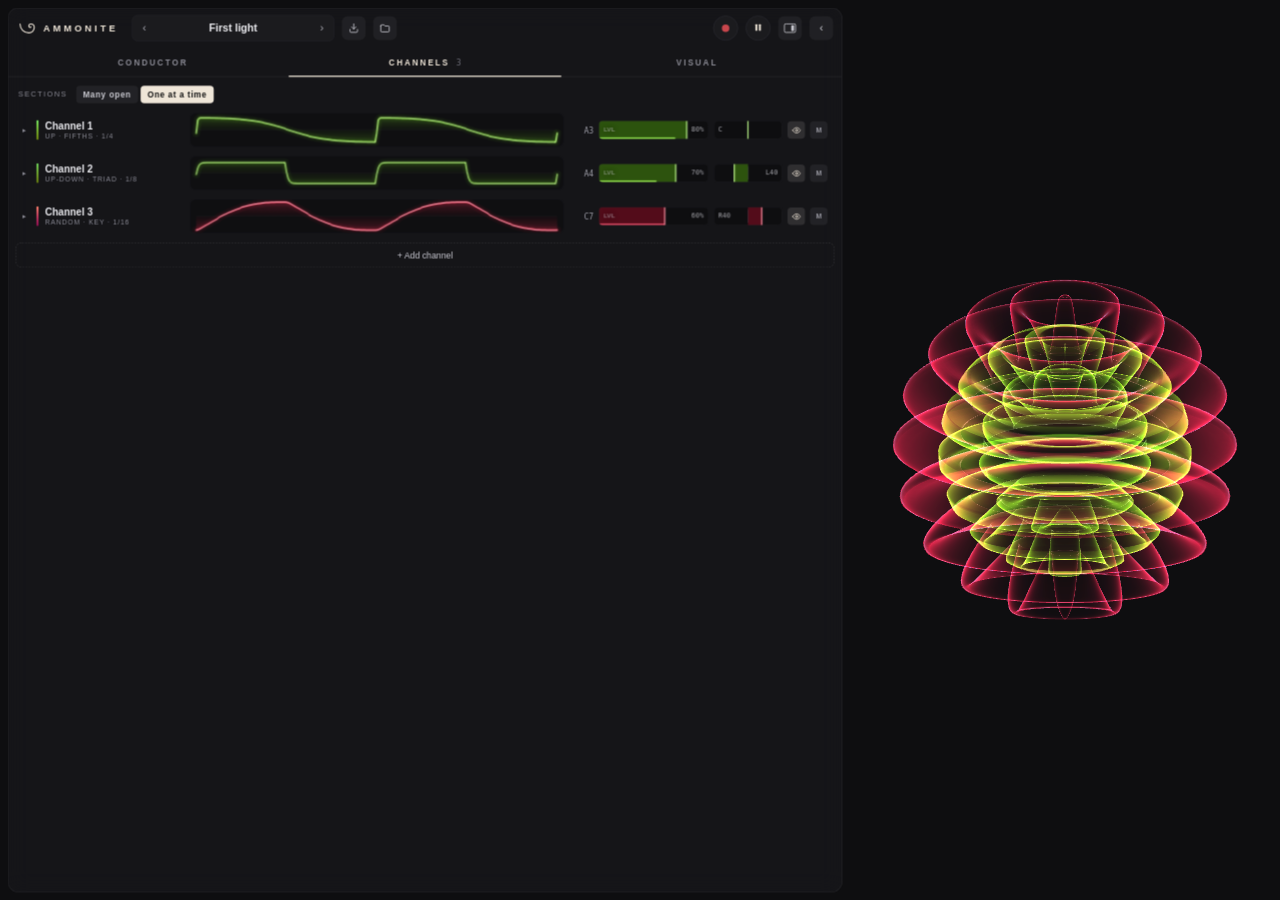
==== web/dev.html @ 25a583b8 "Ammonite Mini: snapshot of the desktop engine, web UI and engine tests From ammonite, branch desktop" ====
<!DOCTYPE html>
<html lang="en">
<head>
<meta charset="utf-8">
<title>Ammonite Desktop (dev)</title>
<link rel="stylesheet" href="app.css">
</head>
<body>
<!-- index.html plus fake-engine.js: the page in a plain browser, no engine. Keep in step with index.html. -->
<canvas id="stage"></canvas>
<div id="ui">
  <aside id="panel"></aside>
</div>
<div id="stats"></div>
<div id="fail"></div>
<script src="fake-engine.js"></script>
<script src="knobs.js"></script>
<script src="shells.js"></script>
<script src="app.js"></script>
</body>
</html>
---- web/app.css ----
/* Ammonite Desktop: the stage and one panel of glass docked on the left or
   the right (app.js). The layout is 1440 high and as wide as the window,
   scaled to it by a transform on #ui; the stage canvas fills the window and
   centres in the room the panel leaves. Neutral greys; only sound glows. */
html, body { margin: 0; width: 100%; height: 100%; background: #0e0e10; overflow: hidden;
             font-family: "Barlow Semi Condensed", "Segoe UI", sans-serif; color: #ececf0;
             user-select: none; -webkit-user-select: none; }
button { font-family: inherit; cursor: pointer; }
canvas { display: block; }
select { font-family: inherit; }
#stage { position: absolute; left: 0; top: 0; width: 100%; height: 100%; cursor: grab; touch-action: none; }
#stage.grab { cursor: grabbing; } /* orbiting the camera */
#ui { position: absolute; left: 0; top: 0; width: 3440px; height: 1440px; transform-origin: 0 0; pointer-events: none; }
#ui > * { pointer-events: auto; }
.grow { flex-grow: 1; }
.lab { font-size: 12px; letter-spacing: 0.18em; color: #8a8a94; }
.lab.w64 { width: 64px; flex-shrink: 0; }
.row { display: flex; gap: 6px; align-items: flex-start; }
.row.center { align-items: center; }
.row.between { justify-content: space-between; }

/* ---- the panel */
.glass { position: absolute; box-sizing: border-box; border-radius: 18px; background: rgba(24,24,27,0.78);
         backdrop-filter: blur(18px); -webkit-backdrop-filter: blur(18px); border: 1px solid rgba(255,255,255,0.07); overflow: hidden;
         display: flex; flex-direction: column; }
#panel { top: 12px; bottom: 12px; width: 1336px; }
#panel.dock-left { left: 12px; }
#panel.dock-right { right: 12px; }
#panel.rail { width: 64px; align-items: center; gap: 10px; padding: 12px 0; }

.ptop { height: 64px; flex-shrink: 0; display: flex; align-items: center; gap: 12px; padding: 0 14px 0 18px; }
.ptop .brand { font-size: 15px; font-weight: 600; letter-spacing: 0.32em; color: #efe6d8; margin-right: 10px; }
.preset { display: flex; align-items: center; gap: 2px; height: 40px; padding: 0 4px; border-radius: 9px; background: #1b1b1e; border: 1px solid #26262b; }
.preset button { width: 30px; height: 30px; border: 0; border-radius: 6px; background: transparent; color: #a4a4ad; font-size: 18px; }
.preset button:hover { background: rgba(255,255,255,0.06); color: #ececf0; }
.preset .name { width: 250px; text-align: center; font-size: 17px; font-weight: 600; white-space: nowrap; overflow: hidden; text-overflow: ellipsis; }
.playbtn { width: 40px; height: 40px; flex-shrink: 0; border-radius: 50%; border: 1px solid #2c2c32; background: #1b1b1e; color: #efe6d8;
           display: flex; align-items: center; justify-content: center; padding: 0; }
.playbtn:hover { background: #26262b; }
.iconbtn { width: 28px; height: 28px; flex-shrink: 0; border-radius: 6px; border: 0; background: rgba(255,255,255,0.05); color: #c9c9d1; padding: 0; font-size: 14px;
           display: flex; align-items: center; justify-content: center; }
.iconbtn.lg { width: 38px; height: 38px; border-radius: 9px; font-size: 18px; }
.iconbtn:hover { background: rgba(255,255,255,0.1); color: #efe6d8; }
/* record: a red dot; while recording it pulses and the time runs beside it */
.recbtn { height: 40px; min-width: 40px; flex-shrink: 0; box-sizing: border-box; border-radius: 20px; border: 1px solid #2c2c32; background: #1b1b1e;
          color: #efe6d8; display: flex; align-items: center; justify-content: center; gap: 9px; padding: 0 13px; }
.recbtn:hover { background: #26262b; }
.recbtn .rdot { width: 12px; height: 12px; border-radius: 50%; background: #c8464c; flex-shrink: 0; }
.recbtn .rtime { display: none; font: 600 15px Consolas, "Cascadia Mono", monospace; min-width: 38px; text-align: left; }
.recbtn.on { border-color: rgba(232,78,84,0.65); background: rgba(232,78,84,0.13); }
.recbtn.on .rdot { background: #ff5a60; animation: recpulse 1.2s ease-in-out infinite; }
.recbtn.on .rtime { display: inline; }
#panel.rail .recbtn.on .rtime { display: none; }
@keyframes recpulse { 0%, 100% { opacity: 1; box-shadow: 0 0 0 0 rgba(255,90,96,0.55); } 50% { opacity: 0.5; box-shadow: 0 0 12px 4px rgba(255,90,96,0.45); } }
/* a line of news at the bottom of the stage (saved, opened, recorded) */
#toast { position: absolute; bottom: 32px; transform: translateX(-50%); max-width: 1500px; box-sizing: border-box; padding: 12px 20px; border-radius: 12px;
         background: rgba(24,24,27,0.9); border: 1px solid rgba(255,255,255,0.1); color: #ececf0; font-size: 17px; white-space: nowrap;
         overflow: hidden; text-overflow: ellipsis; opacity: 0; transition: opacity 0.35s; pointer-events: none !important; }
#toast.show { opacity: 1; }

.tabs { display: flex; flex-shrink: 0; padding: 0 14px; border-bottom: 1px solid rgba(255,255,255,0.07); }
.tab { flex: 1 1 0; height: 46px; border: 0; border-bottom: 2px solid transparent; margin-bottom: -1px; background: none; color: #8a8a94;
       font-size: 13px; font-weight: 600; letter-spacing: 0.24em; }
.tab b { font-family: "JetBrains Mono", Consolas, monospace; font-weight: 400; letter-spacing: 0; color: #6c6c76; margin-left: 4px; }
.tab:hover { color: #c9c9d1; }
.tab[aria-selected="true"] { color: #efe6d8; border-bottom-color: #efe6d8; }
.pbody { flex-grow: 1; min-height: 0; overflow-y: auto; padding: 12px 12px 14px; }
.pbody::-webkit-scrollbar { width: 6px; }
.pbody::-webkit-scrollbar-thumb { background: rgba(255,255,255,0.12); border-radius: 3px; }

/* groups: the conductor's and the visual tab's blocks */
.group { border-radius: 14px; background: rgba(255,255,255,0.025); border: 1px solid rgba(255,255,255,0.05); padding: 12px 16px 14px; margin-bottom: 10px;
         display: flex; flex-direction: column; gap: 10px; }
.gtitle { display: flex; align-items: center; gap: 10px; font-size: 12px; font-weight: 600; letter-spacing: 0.24em; color: #a4a4ad; }
.empty { padding: 18px 8px; font-size: 14px; color: #7c7c86; }
.hint { font-size: 12px; color: #8a8a94; padding: 6px 2px 2px; }
.hint.flush { padding: 0 0 0 4px; }
.small { height: 30px; padding: 0 12px; border-radius: 7px; border: 1px solid #2c2c32; background: transparent; color: #8a8a94; font-size: 13px; flex-shrink: 0; }
.small[aria-pressed="true"] { border-color: rgba(239,230,216,0.45); color: #efe6d8; }
.seg { display: flex; gap: 2px; padding: 2px; border-radius: 9px; background: #1b1b1e; border: 1px solid #26262b; }
.seg button { height: 32px; padding: 0 16px; border: 0; border-radius: 7px; background: transparent; color: #a4a4ad;
              font-size: 13px; font-weight: 600; letter-spacing: 0.14em; }
.seg button[aria-pressed="true"] { background: #efe6d8; color: #141414; }

/* conductor */
.cgrid { display: grid; grid-template-columns: minmax(0, 1fr) minmax(0, 1fr); gap: 10px; align-items: start; }
.cgrid .group { margin-bottom: 0; }
.cgrid .group.wide { grid-column: 1 / -1; } /* SPACE, MASTER: a view beside six knobs */
.wheelrow { display: flex; gap: 22px; align-items: center; }
canvas.wheel { width: 380px; height: 380px; flex-shrink: 0; }
.keybox { display: flex; flex-direction: column; gap: 10px; flex-grow: 1; min-width: 0; }
.big { font-size: 34px; font-weight: 600; line-height: 1.05; }
.big.tempo { font-size: 40px; }
.keybox .chordnow { font-size: 16px; color: #c9c9d1; }
.keybox .chordnow b { color: #efe6d8; font-weight: 600; }
canvas.prog { width: 100%; height: 60px; }
.sel { background: #1b1b1e; color: #ececf0; border: 1px solid #2c2c32; border-radius: 6px; height: 30px; font-size: 14px; padding: 0 6px; max-width: 100%; }
.pill { font-size: 10px; letter-spacing: 0.12em; padding: 2px 6px; border-radius: 4px; background: #23332a; color: #9ff0c0; }
.pill.int { background: #2b2b33; color: #c9c9d1; }

/* channels: the accordion */
.ch { border-radius: 12px; border: 1px solid transparent; margin-bottom: 3px; }
.ch:not(.open):hover { background: rgba(255,255,255,0.03); }
.ch.open { background: rgba(255,255,255,0.045); border-color: rgba(239,230,216,0.24); margin: 6px 0 9px; }
.chrow { height: 64px; display: flex; align-items: center; gap: 8px; padding-right: 10px; }
.chpick { width: 270px; flex-shrink: 0; height: 100%; display: flex; align-items: center; gap: 10px; border: 0; background: none;
          padding: 0 0 0 10px; color: inherit; text-align: left; }
.chev { width: 12px; flex-shrink: 0; color: #8a8a94; font-size: 11px; }
canvas.bar { width: 4px; height: 32px; flex-shrink: 0; }
.chpick .names { min-width: 0; }
.chpick .nm, .vrow .nm { font-size: 16px; font-weight: 600; display: block; line-height: 1.15; }
.chpick .sub { font-size: 11px; letter-spacing: 0.12em; color: #8a8a94; white-space: nowrap; overflow: hidden; text-overflow: ellipsis; display: block; text-transform: uppercase; }
.ch.open .chpick .nm { color: #efe6d8; }
canvas.scope { flex: 1 1 0; min-width: 0; height: 54px; cursor: pointer; }
.note { font-family: "JetBrains Mono", Consolas, monospace; font-size: 13px; color: #9a9aa3; width: 40px; flex-shrink: 0; text-align: right; }
canvas.hfader { width: 176px; height: 30px; flex-shrink: 0; cursor: ew-resize; touch-action: none; }
canvas.hfader.pan { width: 110px; }
.tog { width: 28px; height: 28px; flex-shrink: 0; border-radius: 6px; border: 0; background: rgba(255,255,255,0.06); color: #9a9aa3;
       padding: 0; display: flex; align-items: center; justify-content: center; font-size: 11px; font-weight: 700; }
.tog.eye[aria-pressed="true"] { background: rgba(239,230,216,0.12); color: #efe6d8; }
.tog.eye[aria-pressed="false"] { color: #6c6c76; }
.tog.mute[aria-pressed="true"] { background: #e5484d; color: #fff; }
.addbtn { width: 100%; margin-top: 6px; height: 40px; border-radius: 10px; border: 1px dashed rgba(255,255,255,0.14); background: none; color: #c9c9d1; font-size: 14px; }
.addbtn:hover { border-color: rgba(255,255,255,0.3); }

/* what a channel contains */
.chbody { padding: 0 12px 8px 14px; border-top: 1px solid rgba(255,255,255,0.06); }
.sec { border-bottom: 1px solid rgba(255,255,255,0.05); }
.sec:last-child { border-bottom: 0; }
.sechead { width: 100%; height: 36px; display: flex; align-items: center; gap: 8px; padding: 0 4px; border: 0; background: none; color: inherit; text-align: left; }
.sechead .t { font-size: 12px; font-weight: 600; letter-spacing: 0.22em; color: #d6d6dc; }
.sec.open .sechead .t { color: #efe6d8; }
.sechead .sum { margin-left: auto; font-size: 12px; color: #7c7c86; }
.secbody { display: flex; flex-direction: column; gap: 10px; padding: 2px 4px 12px 24px; }
.chips { display: flex; flex-wrap: wrap; gap: 4px; align-items: center; }
.chips .lab { margin-right: 4px; width: 76px; font-size: 11px; letter-spacing: 0.16em; color: #7c7c86; }
.chip { height: 28px; display: flex; align-items: center; padding: 0 11px; border-radius: 6px; border: 0; font-size: 13px; font-weight: 600;
        letter-spacing: 0.08em; background: rgba(255,255,255,0.06); color: #c9c9d1; }
.chip:hover { background: rgba(255,255,255,0.12); }
.chip[aria-pressed="true"] { background: #efe6d8; color: #141414; }
/* a group (GENERATOR, INSTRUMENT, EFFECTS, VISUAL): a band of its own; its sections set in under it, smaller */
.cgrp { margin-top: 8px; }
.cgrp:first-child { margin-top: 10px; }
.cgroup { display: flex; align-items: center; gap: 14px; min-height: 44px; padding: 0 12px 0 8px; border-radius: 9px;
          background: rgba(255,255,255,0.045); border: 1px solid rgba(255,255,255,0.06); }
.cgrp.open > .cgroup { background: rgba(239,230,216,0.07); border-color: rgba(239,230,216,0.16); }
.cglab { font-size: 13px; font-weight: 700; letter-spacing: 0.26em; color: #c9c9d1; }
.cgrp.open .cglab { color: #efe6d8; }
.cghead { display: flex; align-items: center; gap: 10px; height: 44px; padding: 0 4px; border: 0; background: none; color: #9a9aa3; flex-shrink: 0; }
.cghead .chev { font-size: 13px; width: 14px; color: inherit; }
.cghead:hover .cglab, .cghead:hover .chev { color: #ffffff; }
.cgsum { margin-left: auto; font-size: 12px; color: #8a8a94; white-space: nowrap; overflow: hidden; text-overflow: ellipsis; min-width: 0; }
.grpbody { margin: 4px 0 6px 15px; padding-left: 12px; border-left: 2px solid rgba(239,230,216,0.14); }
.grpbody .sechead { height: 32px; }
.grpbody .sechead .t { font-size: 11px; font-weight: 600; letter-spacing: 0.18em; color: #a4a4ad; }
.grpbody .sec.open .sechead .t { color: #efe6d8; }
.chopts { display: flex; align-items: center; gap: 14px; padding: 2px 4px 10px; }
.cgsub { font-size: 11px; letter-spacing: 0.16em; color: #8a8a94; }
.srow { display: flex; align-items: center; gap: 22px; }
canvas.viz { width: 460px; height: 136px; flex-shrink: 0; }
.chipline { display: flex; flex-wrap: wrap; gap: 6px 36px; }
.knobs { display: grid; grid-template-columns: repeat(6, minmax(0, 1fr)); gap: 4px 0; flex-grow: 1; }
.kcell { display: flex; flex-direction: column; align-items: center; gap: 0; }
.kcell canvas { width: 100px; height: 120px; cursor: ns-resize; touch-action: none; }
.kcell.compact canvas { width: 88px; height: 106px; }
.kcell .klab { font-size: 13px; letter-spacing: 0.12em; color: #9a9aa3; text-transform: uppercase; margin-top: -2px; }
.lookrow { display: flex; align-items: center; gap: 8px; }
.lookrow .lab { width: 76px; font-size: 11px; letter-spacing: 0.16em; color: #7c7c86; }
.lookseg { display: flex; gap: 2px; padding: 2px; border-radius: 8px; background: rgba(0,0,0,0.25); border: 1px solid rgba(255,255,255,0.06); flex-grow: 1; }
.lookseg button { flex: 1 1 0; height: 28px; padding: 0 6px; border: 0; border-radius: 6px; background: transparent; color: #b4b4bd; font-size: 11px; font-weight: 600; letter-spacing: 0.1em; }
.lookseg button[aria-pressed="true"] { background: #efe6d8; color: #141414; }

/* visual tab: one line per channel */
.vrow { display: flex; align-items: center; gap: 12px; height: 44px; }
.vrow .nm { width: 130px; flex-shrink: 0; }

/* the rail */
.raildiv { width: 28px; border-top: 1px solid rgba(255,255,255,0.08); margin: 4px 0; }
.raildot { width: 40px; height: 32px; border: 0; border-radius: 8px; background: transparent; padding: 0; display: flex; align-items: center; justify-content: center; }
.raildot:hover { background: rgba(255,255,255,0.07); }
.raildot canvas { width: 24px; height: 24px; }

#stats { position: absolute; top: 12px; font: 12px Consolas, "Cascadia Mono", monospace; color: rgba(220,220,228,0.8);
         white-space: pre; pointer-events: none; text-shadow: 0 0 4px #000; display: none; }
#fail { position: absolute; left: 0; right: 0; top: 45%; text-align: center; color: #f98; font-size: 16px; display: none; }
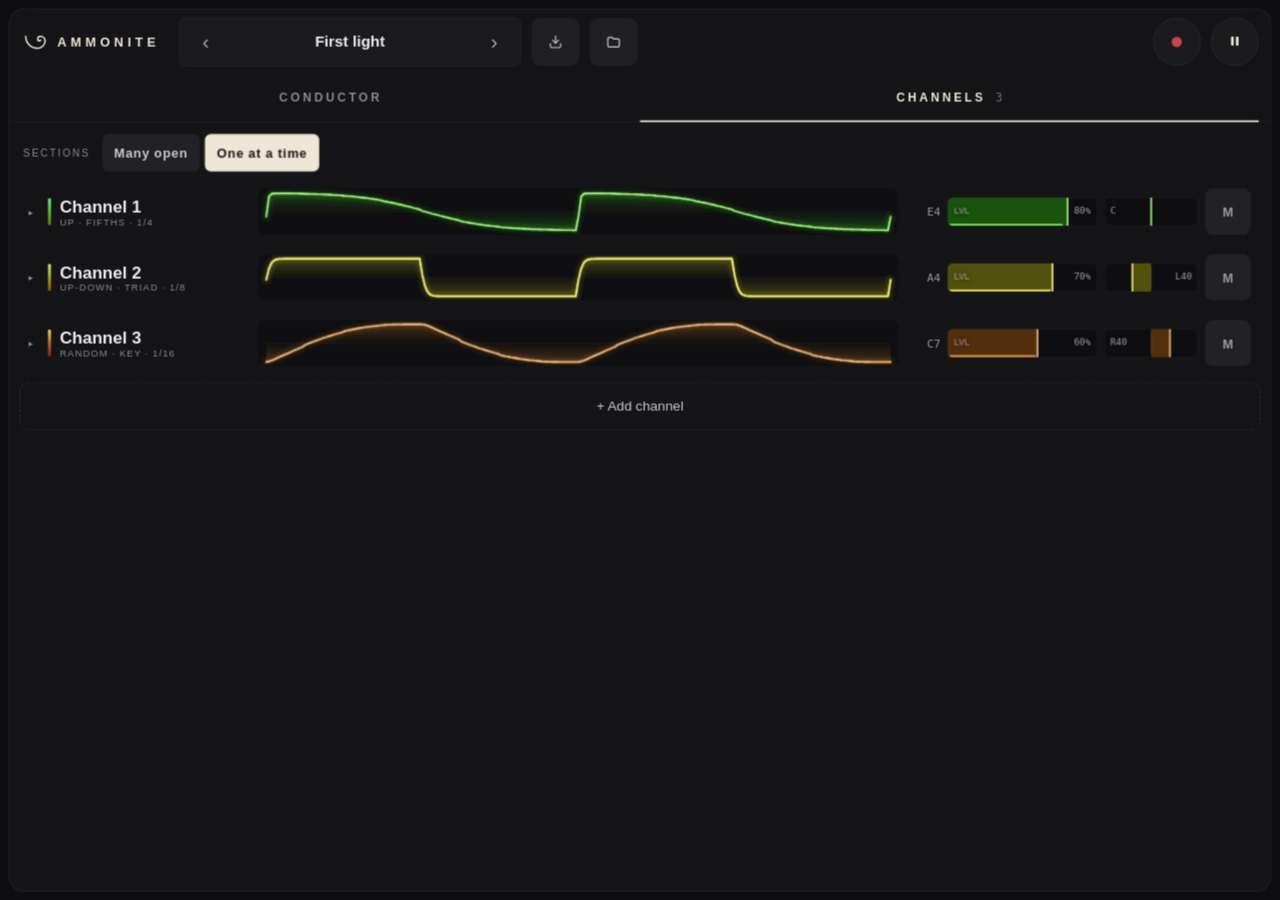
==== commit f6b7dc7e: "Phase 0: the page for touch, without the stage The stage is out (shells.js, the canvas, camera, moti" ====
--- a/web/dev.html
+++ b/web/dev.html
@@ -2,20 +2,18 @@
 <html lang="en">
 <head>
 <meta charset="utf-8">
-<title>Ammonite Desktop (dev)</title>
+<meta name="viewport" content="width=device-width, initial-scale=1, maximum-scale=1, user-scalable=no, viewport-fit=cover">
+<title>Ammonite Mini (dev)</title>
 <link rel="stylesheet" href="app.css">
 </head>
 <body>
 <!-- index.html plus fake-engine.js: the page in a plain browser, no engine. Keep in step with index.html. -->
-<canvas id="stage"></canvas>
 <div id="ui">
-  <aside id="panel"></aside>
+  <main id="panel"></main>
 </div>
 <div id="stats"></div>
-<div id="fail"></div>
 <script src="fake-engine.js"></script>
 <script src="knobs.js"></script>
-<script src="shells.js"></script>
 <script src="app.js"></script>
 </body>
 </html>
--- a/web/app.css
+++ b/web/app.css
@@ -1,21 +1,19 @@
-/* Ammonite Desktop: the stage and one panel of glass docked on the left or
-   the right (app.js). The layout is 1440 high and as wide as the window,
-   scaled to it by a transform on #ui; the stage canvas fills the window and
-   centres in the room the panel leaves. Neutral greys; only sound glows. */
-html, body { margin: 0; width: 100%; height: 100%; background: #0e0e10; overflow: hidden;
+/* Ammonite Mini: one panel of glass filling the screen (app.js). The layout is LAYOUT_H high and as wide as the
+   window, scaled to it by a transform on #ui. Made for touch: no page zoom, scrolling or selection but the
+   panel's own; controls take the pointer whole (touch-action: none). Every target is at least 54 px of the layout
+   (48 CSS px, about 9 mm, at the tablet's 0.89); a chip draws smaller and its ::after makes up the rest. Hover
+   looks only where the main pointer hovers (a mouse), so a tap leaves nothing lit. Neutral greys; only sound glows. */
+html, body { margin: 0; width: 100%; height: 100%; background: #0e0e10; overflow: hidden; overscroll-behavior: none; touch-action: none;
              font-family: "Barlow Semi Condensed", "Segoe UI", sans-serif; color: #ececf0;
-             user-select: none; -webkit-user-select: none; }
+             user-select: none; -webkit-user-select: none; -webkit-touch-callout: none; -webkit-tap-highlight-color: transparent; }
 button { font-family: inherit; cursor: pointer; }
 canvas { display: block; }
 select { font-family: inherit; }
-#stage { position: absolute; left: 0; top: 0; width: 100%; height: 100%; cursor: grab; touch-action: none; }
-#stage.grab { cursor: grabbing; } /* orbiting the camera */
-#ui { position: absolute; left: 0; top: 0; width: 3440px; height: 1440px; transform-origin: 0 0; pointer-events: none; }
-#ui > * { pointer-events: auto; }
+#ui { position: absolute; left: 0; top: 0; width: 1500px; height: 900px; transform-origin: 0 0; }
 .grow { flex-grow: 1; }
 .lab { font-size: 12px; letter-spacing: 0.18em; color: #8a8a94; }
 .lab.w64 { width: 64px; flex-shrink: 0; }
-.row { display: flex; gap: 6px; align-items: flex-start; }
+.row { display: flex; gap: 8px; align-items: flex-start; }
 .row.center { align-items: center; }
 .row.between { justify-content: space-between; }
 
@@ -23,64 +21,48 @@
 .glass { position: absolute; box-sizing: border-box; border-radius: 18px; background: rgba(24,24,27,0.78);
          backdrop-filter: blur(18px); -webkit-backdrop-filter: blur(18px); border: 1px solid rgba(255,255,255,0.07); overflow: hidden;
          display: flex; flex-direction: column; }
-#panel { top: 12px; bottom: 12px; width: 1336px; }
-#panel.dock-left { left: 12px; }
-#panel.dock-right { right: 12px; }
-#panel.rail { width: 64px; align-items: center; gap: 10px; padding: 12px 0; }
+#panel { top: 10px; bottom: 10px; left: 10px; right: 10px; }
 
-.ptop { height: 64px; flex-shrink: 0; display: flex; align-items: center; gap: 12px; padding: 0 14px 0 18px; }
+.ptop { height: 76px; flex-shrink: 0; display: flex; align-items: center; gap: 12px; padding: 0 14px 0 18px; }
 .ptop .brand { font-size: 15px; font-weight: 600; letter-spacing: 0.32em; color: #efe6d8; margin-right: 10px; }
-.preset { display: flex; align-items: center; gap: 2px; height: 40px; padding: 0 4px; border-radius: 9px; background: #1b1b1e; border: 1px solid #26262b; }
-.preset button { width: 30px; height: 30px; border: 0; border-radius: 6px; background: transparent; color: #a4a4ad; font-size: 18px; }
-.preset button:hover { background: rgba(255,255,255,0.06); color: #ececf0; }
-.preset .name { width: 250px; text-align: center; font-size: 17px; font-weight: 600; white-space: nowrap; overflow: hidden; text-overflow: ellipsis; }
-.playbtn { width: 40px; height: 40px; flex-shrink: 0; border-radius: 50%; border: 1px solid #2c2c32; background: #1b1b1e; color: #efe6d8;
+.preset { display: flex; align-items: center; gap: 2px; height: 58px; box-sizing: border-box; padding: 0 4px; border-radius: 9px; background: #1b1b1e; border: 1px solid #26262b; }
+.preset button { width: 54px; height: 54px; border: 0; border-radius: 7px; background: transparent; color: #a4a4ad; font-size: 24px; }
+.preset .name { width: 280px; text-align: center; font-size: 18px; font-weight: 600; white-space: nowrap; overflow: hidden; text-overflow: ellipsis; }
+.playbtn { width: 56px; height: 56px; flex-shrink: 0; border-radius: 50%; border: 1px solid #2c2c32; background: #1b1b1e; color: #efe6d8;
            display: flex; align-items: center; justify-content: center; padding: 0; }
-.playbtn:hover { background: #26262b; }
-.iconbtn { width: 28px; height: 28px; flex-shrink: 0; border-radius: 6px; border: 0; background: rgba(255,255,255,0.05); color: #c9c9d1; padding: 0; font-size: 14px;
+.iconbtn { width: 56px; height: 56px; flex-shrink: 0; border-radius: 10px; border: 0; background: rgba(255,255,255,0.05); color: #c9c9d1; padding: 0; font-size: 18px;
            display: flex; align-items: center; justify-content: center; }
-.iconbtn.lg { width: 38px; height: 38px; border-radius: 9px; font-size: 18px; }
-.iconbtn:hover { background: rgba(255,255,255,0.1); color: #efe6d8; }
 /* record: a red dot; while recording it pulses and the time runs beside it */
-.recbtn { height: 40px; min-width: 40px; flex-shrink: 0; box-sizing: border-box; border-radius: 20px; border: 1px solid #2c2c32; background: #1b1b1e;
+.recbtn { height: 56px; min-width: 56px; flex-shrink: 0; box-sizing: border-box; border-radius: 28px; border: 1px solid #2c2c32; background: #1b1b1e;
           color: #efe6d8; display: flex; align-items: center; justify-content: center; gap: 9px; padding: 0 13px; }
-.recbtn:hover { background: #26262b; }
 .recbtn .rdot { width: 12px; height: 12px; border-radius: 50%; background: #c8464c; flex-shrink: 0; }
 .recbtn .rtime { display: none; font: 600 15px Consolas, "Cascadia Mono", monospace; min-width: 38px; text-align: left; }
 .recbtn.on { border-color: rgba(232,78,84,0.65); background: rgba(232,78,84,0.13); }
 .recbtn.on .rdot { background: #ff5a60; animation: recpulse 1.2s ease-in-out infinite; }
 .recbtn.on .rtime { display: inline; }
-#panel.rail .recbtn.on .rtime { display: none; }
 @keyframes recpulse { 0%, 100% { opacity: 1; box-shadow: 0 0 0 0 rgba(255,90,96,0.55); } 50% { opacity: 0.5; box-shadow: 0 0 12px 4px rgba(255,90,96,0.45); } }
-/* a line of news at the bottom of the stage (saved, opened, recorded) */
-#toast { position: absolute; bottom: 32px; transform: translateX(-50%); max-width: 1500px; box-sizing: border-box; padding: 12px 20px; border-radius: 12px;
+/* a line of news at the bottom of the screen (saved, opened, recorded) */
+#toast { position: absolute; bottom: 32px; left: 50%; transform: translateX(-50%); max-width: 1500px; box-sizing: border-box; padding: 12px 20px; border-radius: 12px;
          background: rgba(24,24,27,0.9); border: 1px solid rgba(255,255,255,0.1); color: #ececf0; font-size: 17px; white-space: nowrap;
          overflow: hidden; text-overflow: ellipsis; opacity: 0; transition: opacity 0.35s; pointer-events: none !important; }
 #toast.show { opacity: 1; }
 
 .tabs { display: flex; flex-shrink: 0; padding: 0 14px; border-bottom: 1px solid rgba(255,255,255,0.07); }
-.tab { flex: 1 1 0; height: 46px; border: 0; border-bottom: 2px solid transparent; margin-bottom: -1px; background: none; color: #8a8a94;
-       font-size: 13px; font-weight: 600; letter-spacing: 0.24em; }
+.tab { flex: 1 1 0; height: 56px; border: 0; border-bottom: 2px solid transparent; margin-bottom: -1px; background: none; color: #8a8a94;
+       font-size: 14px; font-weight: 600; letter-spacing: 0.24em; }
 .tab b { font-family: "JetBrains Mono", Consolas, monospace; font-weight: 400; letter-spacing: 0; color: #6c6c76; margin-left: 4px; }
-.tab:hover { color: #c9c9d1; }
 .tab[aria-selected="true"] { color: #efe6d8; border-bottom-color: #efe6d8; }
-.pbody { flex-grow: 1; min-height: 0; overflow-y: auto; padding: 12px 12px 14px; }
+.pbody { flex-grow: 1; min-height: 0; overflow-y: auto; padding: 12px 12px 14px; touch-action: pan-y; overscroll-behavior: contain; }
 .pbody::-webkit-scrollbar { width: 6px; }
 .pbody::-webkit-scrollbar-thumb { background: rgba(255,255,255,0.12); border-radius: 3px; }
 
-/* groups: the conductor's and the visual tab's blocks */
+/* groups: the conductor's blocks */
 .group { border-radius: 14px; background: rgba(255,255,255,0.025); border: 1px solid rgba(255,255,255,0.05); padding: 12px 16px 14px; margin-bottom: 10px;
          display: flex; flex-direction: column; gap: 10px; }
 .gtitle { display: flex; align-items: center; gap: 10px; font-size: 12px; font-weight: 600; letter-spacing: 0.24em; color: #a4a4ad; }
 .empty { padding: 18px 8px; font-size: 14px; color: #7c7c86; }
 .hint { font-size: 12px; color: #8a8a94; padding: 6px 2px 2px; }
 .hint.flush { padding: 0 0 0 4px; }
-.small { height: 30px; padding: 0 12px; border-radius: 7px; border: 1px solid #2c2c32; background: transparent; color: #8a8a94; font-size: 13px; flex-shrink: 0; }
-.small[aria-pressed="true"] { border-color: rgba(239,230,216,0.45); color: #efe6d8; }
-.seg { display: flex; gap: 2px; padding: 2px; border-radius: 9px; background: #1b1b1e; border: 1px solid #26262b; }
-.seg button { height: 32px; padding: 0 16px; border: 0; border-radius: 7px; background: transparent; color: #a4a4ad;
-              font-size: 13px; font-weight: 600; letter-spacing: 0.14em; }
-.seg button[aria-pressed="true"] { background: #efe6d8; color: #141414; }
 
 /* conductor */
 .cgrid { display: grid; grid-template-columns: minmax(0, 1fr) minmax(0, 1fr); gap: 10px; align-items: start; }
@@ -94,92 +76,80 @@
 .keybox .chordnow { font-size: 16px; color: #c9c9d1; }
 .keybox .chordnow b { color: #efe6d8; font-weight: 600; }
 canvas.prog { width: 100%; height: 60px; }
-.sel { background: #1b1b1e; color: #ececf0; border: 1px solid #2c2c32; border-radius: 6px; height: 30px; font-size: 14px; padding: 0 6px; max-width: 100%; }
-.pill { font-size: 10px; letter-spacing: 0.12em; padding: 2px 6px; border-radius: 4px; background: #23332a; color: #9ff0c0; }
-.pill.int { background: #2b2b33; color: #c9c9d1; }
+.sel { background: #1b1b1e; color: #ececf0; border: 1px solid #2c2c32; border-radius: 8px; height: 54px; font-size: 16px; padding: 0 10px; max-width: 100%; }
 
 /* channels: the accordion */
 .ch { border-radius: 12px; border: 1px solid transparent; margin-bottom: 3px; }
-.ch:not(.open):hover { background: rgba(255,255,255,0.03); }
 .ch.open { background: rgba(255,255,255,0.045); border-color: rgba(239,230,216,0.24); margin: 6px 0 9px; }
-.chrow { height: 64px; display: flex; align-items: center; gap: 8px; padding-right: 10px; }
+.chrow { height: 72px; display: flex; align-items: center; gap: 8px; padding-right: 10px; }
 .chpick { width: 270px; flex-shrink: 0; height: 100%; display: flex; align-items: center; gap: 10px; border: 0; background: none;
           padding: 0 0 0 10px; color: inherit; text-align: left; }
 .chev { width: 12px; flex-shrink: 0; color: #8a8a94; font-size: 11px; }
 canvas.bar { width: 4px; height: 32px; flex-shrink: 0; }
 .chpick .names { min-width: 0; }
-.chpick .nm, .vrow .nm { font-size: 16px; font-weight: 600; display: block; line-height: 1.15; }
+.chpick .nm { font-size: 20px; font-weight: 600; display: block; line-height: 1.15; } /* a channel's name above its groups' headings */
 .chpick .sub { font-size: 11px; letter-spacing: 0.12em; color: #8a8a94; white-space: nowrap; overflow: hidden; text-overflow: ellipsis; display: block; text-transform: uppercase; }
 .ch.open .chpick .nm { color: #efe6d8; }
 canvas.scope { flex: 1 1 0; min-width: 0; height: 54px; cursor: pointer; }
 .note { font-family: "JetBrains Mono", Consolas, monospace; font-size: 13px; color: #9a9aa3; width: 40px; flex-shrink: 0; text-align: right; }
-canvas.hfader { width: 176px; height: 30px; flex-shrink: 0; cursor: ew-resize; touch-action: none; }
+canvas.hfader { width: 176px; height: 54px; flex-shrink: 0; cursor: ew-resize; touch-action: none; }
 canvas.hfader.pan { width: 110px; }
-.tog { width: 28px; height: 28px; flex-shrink: 0; border-radius: 6px; border: 0; background: rgba(255,255,255,0.06); color: #9a9aa3;
-       padding: 0; display: flex; align-items: center; justify-content: center; font-size: 11px; font-weight: 700; }
-.tog.eye[aria-pressed="true"] { background: rgba(239,230,216,0.12); color: #efe6d8; }
-.tog.eye[aria-pressed="false"] { color: #6c6c76; }
+.tog { width: 54px; height: 54px; flex-shrink: 0; border-radius: 9px; border: 0; background: rgba(255,255,255,0.06); color: #9a9aa3;
+       padding: 0; display: flex; align-items: center; justify-content: center; font-size: 15px; font-weight: 700; }
 .tog.mute[aria-pressed="true"] { background: #e5484d; color: #fff; }
-.addbtn { width: 100%; margin-top: 6px; height: 40px; border-radius: 10px; border: 1px dashed rgba(255,255,255,0.14); background: none; color: #c9c9d1; font-size: 14px; }
-.addbtn:hover { border-color: rgba(255,255,255,0.3); }
+.addbtn { width: 100%; margin-top: 6px; height: 56px; border-radius: 10px; border: 1px dashed rgba(255,255,255,0.14); background: none; color: #c9c9d1; font-size: 16px; }
 
 /* what a channel contains */
 .chbody { padding: 0 12px 8px 14px; border-top: 1px solid rgba(255,255,255,0.06); }
 .sec { border-bottom: 1px solid rgba(255,255,255,0.05); }
 .sec:last-child { border-bottom: 0; }
-.sechead { width: 100%; height: 36px; display: flex; align-items: center; gap: 8px; padding: 0 4px; border: 0; background: none; color: inherit; text-align: left; }
+.sechead { width: 100%; height: 54px; display: flex; align-items: center; gap: 8px; padding: 0 4px; border: 0; background: none; color: inherit; text-align: left; }
 .sechead .t { font-size: 12px; font-weight: 600; letter-spacing: 0.22em; color: #d6d6dc; }
 .sec.open .sechead .t { color: #efe6d8; }
 .sechead .sum { margin-left: auto; font-size: 12px; color: #7c7c86; }
 .secbody { display: flex; flex-direction: column; gap: 10px; padding: 2px 4px 12px 24px; }
-.chips { display: flex; flex-wrap: wrap; gap: 4px; align-items: center; }
+.chips { display: flex; flex-wrap: wrap; gap: 10px 6px; align-items: center; }
 .chips .lab { margin-right: 4px; width: 76px; font-size: 11px; letter-spacing: 0.16em; color: #7c7c86; }
-.chip { height: 28px; display: flex; align-items: center; padding: 0 11px; border-radius: 6px; border: 0; font-size: 13px; font-weight: 600;
-        letter-spacing: 0.08em; background: rgba(255,255,255,0.06); color: #c9c9d1; }
-.chip:hover { background: rgba(255,255,255,0.12); }
+.chip { position: relative; height: 44px; min-width: 50px; display: flex; align-items: center; justify-content: center; padding: 0 14px; border-radius: 7px; border: 0;
+        font-size: 15px; font-weight: 600; letter-spacing: 0.06em; background: rgba(255,255,255,0.06); color: #c9c9d1; }
+.chip::after { content: ""; position: absolute; left: -3px; right: -3px; top: -5px; bottom: -5px; } /* the target: 54 high, the gap shared */
 .chip[aria-pressed="true"] { background: #efe6d8; color: #141414; }
-/* a group (GENERATOR, INSTRUMENT, EFFECTS, VISUAL): a band of its own; its sections set in under it, smaller */
+/* a group (GENERATOR, INSTRUMENT, EFFECTS): a band of its own; its sections set in under it, smaller */
 .cgrp { margin-top: 8px; }
 .cgrp:first-child { margin-top: 10px; }
-.cgroup { display: flex; align-items: center; gap: 14px; min-height: 44px; padding: 0 12px 0 8px; border-radius: 9px;
+.cgroup { display: flex; align-items: center; gap: 14px; min-height: 58px; padding: 0 12px 0 8px; border-radius: 9px;
           background: rgba(255,255,255,0.045); border: 1px solid rgba(255,255,255,0.06); }
 .cgrp.open > .cgroup { background: rgba(239,230,216,0.07); border-color: rgba(239,230,216,0.16); }
 .cglab { font-size: 13px; font-weight: 700; letter-spacing: 0.26em; color: #c9c9d1; }
 .cgrp.open .cglab { color: #efe6d8; }
-.cghead { display: flex; align-items: center; gap: 10px; height: 44px; padding: 0 4px; border: 0; background: none; color: #9a9aa3; flex-shrink: 0; }
+.cghead { display: flex; align-items: center; gap: 10px; height: 56px; padding: 0 4px; border: 0; background: none; color: #9a9aa3; flex-shrink: 0; }
 .cghead .chev { font-size: 13px; width: 14px; color: inherit; }
-.cghead:hover .cglab, .cghead:hover .chev { color: #ffffff; }
 .cgsum { margin-left: auto; font-size: 12px; color: #8a8a94; white-space: nowrap; overflow: hidden; text-overflow: ellipsis; min-width: 0; }
 .grpbody { margin: 4px 0 6px 15px; padding-left: 12px; border-left: 2px solid rgba(239,230,216,0.14); }
-.grpbody .sechead { height: 32px; }
 .grpbody .sechead .t { font-size: 11px; font-weight: 600; letter-spacing: 0.18em; color: #a4a4ad; }
 .grpbody .sec.open .sechead .t { color: #efe6d8; }
 .chopts { display: flex; align-items: center; gap: 14px; padding: 2px 4px 10px; }
 .cgsub { font-size: 11px; letter-spacing: 0.16em; color: #8a8a94; }
 .srow { display: flex; align-items: center; gap: 22px; }
 canvas.viz { width: 460px; height: 136px; flex-shrink: 0; }
-.chipline { display: flex; flex-wrap: wrap; gap: 6px 36px; }
+.chipline { display: flex; flex-wrap: wrap; gap: 10px 36px; }
 .knobs { display: grid; grid-template-columns: repeat(6, minmax(0, 1fr)); gap: 4px 0; flex-grow: 1; }
 .kcell { display: flex; flex-direction: column; align-items: center; gap: 0; }
 .kcell canvas { width: 100px; height: 120px; cursor: ns-resize; touch-action: none; }
 .kcell.compact canvas { width: 88px; height: 106px; }
 .kcell .klab { font-size: 13px; letter-spacing: 0.12em; color: #9a9aa3; text-transform: uppercase; margin-top: -2px; }
-.lookrow { display: flex; align-items: center; gap: 8px; }
-.lookrow .lab { width: 76px; font-size: 11px; letter-spacing: 0.16em; color: #7c7c86; }
-.lookseg { display: flex; gap: 2px; padding: 2px; border-radius: 8px; background: rgba(0,0,0,0.25); border: 1px solid rgba(255,255,255,0.06); flex-grow: 1; }
-.lookseg button { flex: 1 1 0; height: 28px; padding: 0 6px; border: 0; border-radius: 6px; background: transparent; color: #b4b4bd; font-size: 11px; font-weight: 600; letter-spacing: 0.1em; }
-.lookseg button[aria-pressed="true"] { background: #efe6d8; color: #141414; }
+#stats { position: absolute; top: 12px; left: 50%; transform: translateX(-50%); font: 12px Consolas, "Cascadia Mono", monospace; color: rgba(220,220,228,0.8);
+         white-space: pre; pointer-events: none; text-shadow: 0 0 4px #000; display: none; }
 
-/* visual tab: one line per channel */
-.vrow { display: flex; align-items: center; gap: 12px; height: 44px; }
-.vrow .nm { width: 130px; flex-shrink: 0; }
-
-/* the rail */
-.raildiv { width: 28px; border-top: 1px solid rgba(255,255,255,0.08); margin: 4px 0; }
-.raildot { width: 40px; height: 32px; border: 0; border-radius: 8px; background: transparent; padding: 0; display: flex; align-items: center; justify-content: center; }
-.raildot:hover { background: rgba(255,255,255,0.07); }
-.raildot canvas { width: 24px; height: 24px; }
-
-#stats { position: absolute; top: 12px; font: 12px Consolas, "Cascadia Mono", monospace; color: rgba(220,220,228,0.8);
-         white-space: pre; pointer-events: none; text-shadow: 0 0 4px #000; display: none; }
-#fail { position: absolute; left: 0; right: 0; top: 45%; text-align: center; color: #f98; font-size: 16px; display: none; }
+/* hover: only where the main pointer hovers (a mouse; on the tablet, never) */
+@media (hover: hover) {
+  .preset button:hover { background: rgba(255,255,255,0.06); color: #ececf0; }
+  .playbtn:hover { background: #26262b; }
+  .iconbtn:hover { background: rgba(255,255,255,0.1); color: #efe6d8; }
+  .recbtn:hover { background: #26262b; }
+  .tab:hover { color: #c9c9d1; }
+  .ch:not(.open):hover { background: rgba(255,255,255,0.03); }
+  .addbtn:hover { border-color: rgba(255,255,255,0.3); }
+  .chip:hover { background: rgba(255,255,255,0.12); }
+  .cghead:hover .cglab, .cghead:hover .chev { color: #ffffff; }
+}
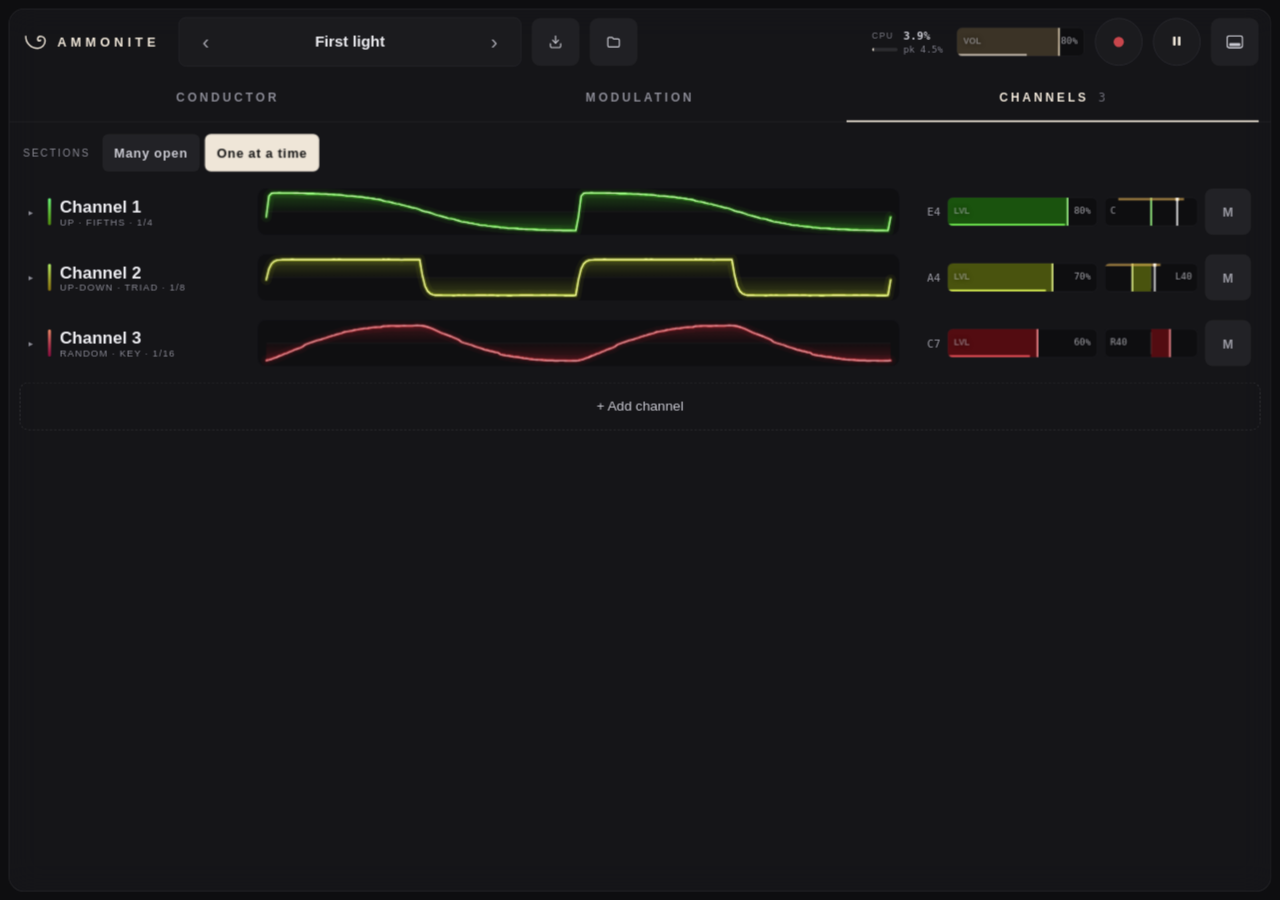
==== commit dc69fed2: "The port, step 2: the shared page, ammonite's desktop page in its Mini mode web/app.js, app.css, kno" ====
--- a/web/dev.html
+++ b/web/dev.html
@@ -1,13 +1,14 @@
 <!DOCTYPE html>
-<html lang="en">
+<html lang="en" class="mini">
 <head>
 <meta charset="utf-8">
 <meta name="viewport" content="width=device-width, initial-scale=1, maximum-scale=1, user-scalable=no, viewport-fit=cover">
 <title>Ammonite Mini (dev)</title>
+<!-- index.html plus fake-engine.js: the page in a plain browser, no engine (mini.ps1 serve). Keep in step with index.html. -->
+<script>window.AMMO_MINI = true;</script>
 <link rel="stylesheet" href="app.css">
 </head>
 <body>
-<!-- index.html plus fake-engine.js: the page in a plain browser, no engine. Keep in step with index.html. -->
 <div id="ui">
   <main id="panel"></main>
 </div>
--- a/web/app.css
+++ b/web/app.css
@@ -1,19 +1,21 @@
-/* Ammonite Mini: one panel of glass filling the screen (app.js). The layout is LAYOUT_H high and as wide as the
-   window, scaled to it by a transform on #ui. Made for touch: no page zoom, scrolling or selection but the
-   panel's own; controls take the pointer whole (touch-action: none). Every target is at least 54 px of the layout
-   (48 CSS px, about 9 mm, at the tablet's 0.89); a chip draws smaller and its ::after makes up the rest. Hover
-   looks only where the main pointer hovers (a mouse), so a tap leaves nothing lit. Neutral greys; only sound glows. */
-html, body { margin: 0; width: 100%; height: 100%; background: #0e0e10; overflow: hidden; overscroll-behavior: none; touch-action: none;
+/* Ammonite Desktop: the stage and one panel of glass docked on the left or
+   the right (app.js). The layout is 1440 high and as wide as the window,
+   scaled to it by a transform on #ui; the stage canvas fills the window and
+   centres in the room the panel leaves. Neutral greys; only sound glows. */
+html, body { margin: 0; width: 100%; height: 100%; background: #0e0e10; overflow: hidden;
              font-family: "Barlow Semi Condensed", "Segoe UI", sans-serif; color: #ececf0;
-             user-select: none; -webkit-user-select: none; -webkit-touch-callout: none; -webkit-tap-highlight-color: transparent; }
+             user-select: none; -webkit-user-select: none; }
 button { font-family: inherit; cursor: pointer; }
 canvas { display: block; }
 select { font-family: inherit; }
-#ui { position: absolute; left: 0; top: 0; width: 1500px; height: 900px; transform-origin: 0 0; }
+#stage { position: absolute; left: 0; top: 0; width: 100%; height: 100%; cursor: grab; touch-action: none; }
+#stage.grab { cursor: grabbing; } /* orbiting the camera */
+#ui { position: absolute; left: 0; top: 0; width: 3440px; height: 1440px; transform-origin: 0 0; pointer-events: none; }
+#ui > * { pointer-events: auto; }
 .grow { flex-grow: 1; }
 .lab { font-size: 12px; letter-spacing: 0.18em; color: #8a8a94; }
 .lab.w64 { width: 64px; flex-shrink: 0; }
-.row { display: flex; gap: 8px; align-items: flex-start; }
+.row { display: flex; gap: 6px; align-items: flex-start; }
 .row.center { align-items: center; }
 .row.between { justify-content: space-between; }
 
@@ -21,135 +23,371 @@
 .glass { position: absolute; box-sizing: border-box; border-radius: 18px; background: rgba(24,24,27,0.78);
          backdrop-filter: blur(18px); -webkit-backdrop-filter: blur(18px); border: 1px solid rgba(255,255,255,0.07); overflow: hidden;
          display: flex; flex-direction: column; }
-#panel { top: 10px; bottom: 10px; left: 10px; right: 10px; }
-
-.ptop { height: 76px; flex-shrink: 0; display: flex; align-items: center; gap: 12px; padding: 0 14px 0 18px; }
+#panel { top: 12px; bottom: 12px; width: 1336px; }
+#panel.dock-left { left: 12px; }
+#panel.dock-right { right: 12px; }
+#panel.rail { width: 64px; align-items: center; gap: 10px; padding: 12px 0; }
+
+.ptop { height: 64px; flex-shrink: 0; display: flex; align-items: center; gap: 12px; padding: 0 14px 0 18px; }
+.ptop canvas.hfader.master { width: 150px; } /* the master volume, as the Conductor's */
+/* the CPU meter: the engine's render time over real time, the last second's mean (number, bar) and peak (tick, small);
+   warm from a 70% peak, hot from 90% */
+.cpu { display: grid; grid-template-columns: auto auto; align-items: center; gap: 3px 7px; flex-shrink: 0; margin-right: 4px; }
+.cpu .lab { font-size: 10px; letter-spacing: 0.16em; color: #7c7c86; }
+.cpu .cpun { font: 600 13px "JetBrains Mono", Consolas, monospace; color: #c9c9d1; min-width: 46px; }
+.cpu .cpubar { position: relative; width: 30px; height: 4px; border-radius: 2px; background: rgba(255,255,255,0.1); overflow: hidden; }
+.cpu .cpubar i { position: absolute; left: 0; top: 0; bottom: 0; border-radius: 2px; background: rgba(239,230,216,0.6); }
+.cpu .cpubar b { position: absolute; top: 0; bottom: 0; width: 2px; margin-left: -1px; background: #efe6d8; }
+.cpu .cpupk { font: 11px "JetBrains Mono", Consolas, monospace; color: #7c7c86; }
+.cpu.warm .cpun, .cpu.warm .cpupk { color: #f0b860; }
+.cpu.warm .cpubar i, .cpu.warm .cpubar b { background: #f0b860; }
+.cpu.hot .cpun, .cpu.hot .cpupk { color: #ff6a6f; }
+.cpu.hot .cpubar i, .cpu.hot .cpubar b { background: #ff6a6f; }
+.outpick { display: flex; align-items: center; gap: 6px; color: #9a9aa3; flex-shrink: 1; min-width: 0; }
+.outpick .outsel { width: 200px; min-width: 90px; }
 .ptop .brand { font-size: 15px; font-weight: 600; letter-spacing: 0.32em; color: #efe6d8; margin-right: 10px; }
-.preset { display: flex; align-items: center; gap: 2px; height: 58px; box-sizing: border-box; padding: 0 4px; border-radius: 9px; background: #1b1b1e; border: 1px solid #26262b; }
-.preset button { width: 54px; height: 54px; border: 0; border-radius: 7px; background: transparent; color: #a4a4ad; font-size: 24px; }
-.preset .name { width: 280px; text-align: center; font-size: 18px; font-weight: 600; white-space: nowrap; overflow: hidden; text-overflow: ellipsis; }
-.playbtn { width: 56px; height: 56px; flex-shrink: 0; border-radius: 50%; border: 1px solid #2c2c32; background: #1b1b1e; color: #efe6d8;
+.preset { display: flex; align-items: center; gap: 2px; height: 40px; padding: 0 4px; border-radius: 9px; background: #1b1b1e; border: 1px solid #26262b; }
+.preset button { width: 30px; height: 30px; border: 0; border-radius: 6px; background: transparent; color: #a4a4ad; font-size: 18px; }
+.preset button:hover { background: rgba(255,255,255,0.06); color: #ececf0; }
+.preset .name { width: 250px; text-align: center; font-size: 17px; font-weight: 600; white-space: nowrap; overflow: hidden; text-overflow: ellipsis; }
+.playbtn { width: 40px; height: 40px; flex-shrink: 0; border-radius: 50%; border: 1px solid #2c2c32; background: #1b1b1e; color: #efe6d8;
            display: flex; align-items: center; justify-content: center; padding: 0; }
-.iconbtn { width: 56px; height: 56px; flex-shrink: 0; border-radius: 10px; border: 0; background: rgba(255,255,255,0.05); color: #c9c9d1; padding: 0; font-size: 18px;
+.playbtn:hover { background: #26262b; }
+.iconbtn { width: 28px; height: 28px; flex-shrink: 0; border-radius: 6px; border: 0; background: rgba(255,255,255,0.05); color: #c9c9d1; padding: 0; font-size: 14px;
            display: flex; align-items: center; justify-content: center; }
+.iconbtn.lg { width: 38px; height: 38px; border-radius: 9px; font-size: 18px; }
+.iconbtn:hover { background: rgba(255,255,255,0.1); color: #efe6d8; }
 /* record: a red dot; while recording it pulses and the time runs beside it */
-.recbtn { height: 56px; min-width: 56px; flex-shrink: 0; box-sizing: border-box; border-radius: 28px; border: 1px solid #2c2c32; background: #1b1b1e;
+.recbtn { height: 40px; min-width: 40px; flex-shrink: 0; box-sizing: border-box; border-radius: 20px; border: 1px solid #2c2c32; background: #1b1b1e;
           color: #efe6d8; display: flex; align-items: center; justify-content: center; gap: 9px; padding: 0 13px; }
+.recbtn:hover { background: #26262b; }
 .recbtn .rdot { width: 12px; height: 12px; border-radius: 50%; background: #c8464c; flex-shrink: 0; }
 .recbtn .rtime { display: none; font: 600 15px Consolas, "Cascadia Mono", monospace; min-width: 38px; text-align: left; }
 .recbtn.on { border-color: rgba(232,78,84,0.65); background: rgba(232,78,84,0.13); }
 .recbtn.on .rdot { background: #ff5a60; animation: recpulse 1.2s ease-in-out infinite; }
 .recbtn.on .rtime { display: inline; }
+#panel.rail .recbtn.on .rtime { display: none; }
 @keyframes recpulse { 0%, 100% { opacity: 1; box-shadow: 0 0 0 0 rgba(255,90,96,0.55); } 50% { opacity: 0.5; box-shadow: 0 0 12px 4px rgba(255,90,96,0.45); } }
-/* a line of news at the bottom of the screen (saved, opened, recorded) */
-#toast { position: absolute; bottom: 32px; left: 50%; transform: translateX(-50%); max-width: 1500px; box-sizing: border-box; padding: 12px 20px; border-radius: 12px;
+/* a line of news at the bottom of the stage (saved, opened, recorded) */
+#toast { position: absolute; bottom: 32px; transform: translateX(-50%); max-width: 1500px; box-sizing: border-box; padding: 12px 20px; border-radius: 12px;
          background: rgba(24,24,27,0.9); border: 1px solid rgba(255,255,255,0.1); color: #ececf0; font-size: 17px; white-space: nowrap;
          overflow: hidden; text-overflow: ellipsis; opacity: 0; transition: opacity 0.35s; pointer-events: none !important; }
 #toast.show { opacity: 1; }
 
 .tabs { display: flex; flex-shrink: 0; padding: 0 14px; border-bottom: 1px solid rgba(255,255,255,0.07); }
-.tab { flex: 1 1 0; height: 56px; border: 0; border-bottom: 2px solid transparent; margin-bottom: -1px; background: none; color: #8a8a94;
-       font-size: 14px; font-weight: 600; letter-spacing: 0.24em; }
+.tab { flex: 1 1 0; height: 46px; border: 0; border-bottom: 2px solid transparent; margin-bottom: -1px; background: none; color: #8a8a94;
+       font-size: 13px; font-weight: 600; letter-spacing: 0.24em; }
 .tab b { font-family: "JetBrains Mono", Consolas, monospace; font-weight: 400; letter-spacing: 0; color: #6c6c76; margin-left: 4px; }
+.tab:hover { color: #c9c9d1; }
 .tab[aria-selected="true"] { color: #efe6d8; border-bottom-color: #efe6d8; }
-.pbody { flex-grow: 1; min-height: 0; overflow-y: auto; padding: 12px 12px 14px; touch-action: pan-y; overscroll-behavior: contain; }
+.pbody { flex-grow: 1; min-height: 0; overflow-y: auto; padding: 12px 12px 14px; }
 .pbody::-webkit-scrollbar { width: 6px; }
 .pbody::-webkit-scrollbar-thumb { background: rgba(255,255,255,0.12); border-radius: 3px; }
 
-/* groups: the conductor's blocks */
+/* groups: the conductor's and the visual tab's blocks */
 .group { border-radius: 14px; background: rgba(255,255,255,0.025); border: 1px solid rgba(255,255,255,0.05); padding: 12px 16px 14px; margin-bottom: 10px;
          display: flex; flex-direction: column; gap: 10px; }
 .gtitle { display: flex; align-items: center; gap: 10px; font-size: 12px; font-weight: 600; letter-spacing: 0.24em; color: #a4a4ad; }
 .empty { padding: 18px 8px; font-size: 14px; color: #7c7c86; }
 .hint { font-size: 12px; color: #8a8a94; padding: 6px 2px 2px; }
 .hint.flush { padding: 0 0 0 4px; }
+.small { height: 30px; padding: 0 12px; border-radius: 7px; border: 1px solid #2c2c32; background: transparent; color: #8a8a94; font-size: 13px; flex-shrink: 0; }
+.small[aria-pressed="true"] { border-color: rgba(239,230,216,0.45); color: #efe6d8; }
+.seg { display: flex; gap: 2px; padding: 2px; border-radius: 9px; background: #1b1b1e; border: 1px solid #26262b; }
+.seg button { height: 32px; padding: 0 16px; border: 0; border-radius: 7px; background: transparent; color: #a4a4ad;
+              font-size: 13px; font-weight: 600; letter-spacing: 0.14em; }
+.seg button[aria-pressed="true"] { background: #efe6d8; color: #141414; }
 
 /* conductor */
 .cgrid { display: grid; grid-template-columns: minmax(0, 1fr) minmax(0, 1fr); gap: 10px; align-items: start; }
 .cgrid .group { margin-bottom: 0; }
-.cgrid .group.wide { grid-column: 1 / -1; } /* SPACE, MASTER: a view beside six knobs */
+.cgrid .group.wide { grid-column: 1 / -1; } /* SPACE: a view beside six knobs; the Modulation tab's MACROS, CHANNELS */
 .wheelrow { display: flex; gap: 22px; align-items: center; }
 canvas.wheel { width: 380px; height: 380px; flex-shrink: 0; }
 .keybox { display: flex; flex-direction: column; gap: 10px; flex-grow: 1; min-width: 0; }
 .big { font-size: 34px; font-weight: 600; line-height: 1.05; }
 .big.tempo { font-size: 40px; }
+span.big.tempo { cursor: text; }
+span.big.tempo:hover { color: #fff; text-decoration: underline dotted rgba(255,255,255,0.35); text-underline-offset: 6px; }
+input.tempoin { width: 3.4em; padding: 0 4px; background: #1b1b1e; color: #ececf0; border: 1px solid #4a4a52; border-radius: 6px; font-family: inherit; outline: none; }
 .keybox .chordnow { font-size: 16px; color: #c9c9d1; }
 .keybox .chordnow b { color: #efe6d8; font-weight: 600; }
 canvas.prog { width: 100%; height: 60px; }
-.sel { background: #1b1b1e; color: #ececf0; border: 1px solid #2c2c32; border-radius: 8px; height: 54px; font-size: 16px; padding: 0 10px; max-width: 100%; }
+.tbtn { height: 30px; margin-left: 8px; padding: 0 10px; border-radius: 6px; border: 1px solid #2c2c32; background: none; color: #c9c9d1;
+        font-size: 12px; letter-spacing: 0.06em; white-space: nowrap; }
+.tbtn:hover { border-color: rgba(255,255,255,0.3); color: #ececf0; }
+.sel { background: #1b1b1e; color: #ececf0; border: 1px solid #2c2c32; border-radius: 6px; height: 30px; font-size: 14px; padding: 0 6px; max-width: 100%; }
+.pill { font-size: 10px; letter-spacing: 0.12em; padding: 2px 6px; border-radius: 4px; background: #23332a; color: #9ff0c0; }
+.pill.int { background: #2b2b33; color: #c9c9d1; }
 
 /* channels: the accordion */
 .ch { border-radius: 12px; border: 1px solid transparent; margin-bottom: 3px; }
+.ch:not(.open):hover { background: rgba(255,255,255,0.03); }
 .ch.open { background: rgba(255,255,255,0.045); border-color: rgba(239,230,216,0.24); margin: 6px 0 9px; }
-.chrow { height: 72px; display: flex; align-items: center; gap: 8px; padding-right: 10px; }
+.chrow { height: 64px; display: flex; align-items: center; gap: 8px; padding-right: 10px; }
 .chpick { width: 270px; flex-shrink: 0; height: 100%; display: flex; align-items: center; gap: 10px; border: 0; background: none;
           padding: 0 0 0 10px; color: inherit; text-align: left; }
 .chev { width: 12px; flex-shrink: 0; color: #8a8a94; font-size: 11px; }
 canvas.bar { width: 4px; height: 32px; flex-shrink: 0; }
 .chpick .names { min-width: 0; }
-.chpick .nm { font-size: 20px; font-weight: 600; display: block; line-height: 1.15; } /* a channel's name above its groups' headings */
+.chpick .nm, .vrow .nm { font-size: 16px; font-weight: 600; display: block; line-height: 1.15; }
+.chpick .nm { font-size: 20px; } /* a channel's name above its groups' headings */
 .chpick .sub { font-size: 11px; letter-spacing: 0.12em; color: #8a8a94; white-space: nowrap; overflow: hidden; text-overflow: ellipsis; display: block; text-transform: uppercase; }
 .ch.open .chpick .nm { color: #efe6d8; }
 canvas.scope { flex: 1 1 0; min-width: 0; height: 54px; cursor: pointer; }
 .note { font-family: "JetBrains Mono", Consolas, monospace; font-size: 13px; color: #9a9aa3; width: 40px; flex-shrink: 0; text-align: right; }
-canvas.hfader { width: 176px; height: 54px; flex-shrink: 0; cursor: ew-resize; touch-action: none; }
+canvas.hfader { width: 176px; height: 30px; flex-shrink: 0; cursor: ew-resize; touch-action: none; }
 canvas.hfader.pan { width: 110px; }
-.tog { width: 54px; height: 54px; flex-shrink: 0; border-radius: 9px; border: 0; background: rgba(255,255,255,0.06); color: #9a9aa3;
-       padding: 0; display: flex; align-items: center; justify-content: center; font-size: 15px; font-weight: 700; }
+.tog { width: 28px; height: 28px; flex-shrink: 0; border-radius: 6px; border: 0; background: rgba(255,255,255,0.06); color: #9a9aa3;
+       padding: 0; display: flex; align-items: center; justify-content: center; font-size: 11px; font-weight: 700; }
+.tog.eye[aria-pressed="true"] { background: rgba(239,230,216,0.12); color: #efe6d8; }
+.tog.eye[aria-pressed="false"] { color: #6c6c76; }
 .tog.mute[aria-pressed="true"] { background: #e5484d; color: #fff; }
-.addbtn { width: 100%; margin-top: 6px; height: 56px; border-radius: 10px; border: 1px dashed rgba(255,255,255,0.14); background: none; color: #c9c9d1; font-size: 16px; }
+.addbtn { width: 100%; margin-top: 6px; height: 40px; border-radius: 10px; border: 1px dashed rgba(255,255,255,0.14); background: none; color: #c9c9d1; font-size: 14px; }
+.addbtn:hover { border-color: rgba(255,255,255,0.3); }
 
 /* what a channel contains */
 .chbody { padding: 0 12px 8px 14px; border-top: 1px solid rgba(255,255,255,0.06); }
 .sec { border-bottom: 1px solid rgba(255,255,255,0.05); }
 .sec:last-child { border-bottom: 0; }
-.sechead { width: 100%; height: 54px; display: flex; align-items: center; gap: 8px; padding: 0 4px; border: 0; background: none; color: inherit; text-align: left; }
+.sechead { width: 100%; height: 36px; display: flex; align-items: center; gap: 8px; padding: 0 4px; border: 0; background: none; color: inherit; text-align: left; }
 .sechead .t { font-size: 12px; font-weight: 600; letter-spacing: 0.22em; color: #d6d6dc; }
 .sec.open .sechead .t { color: #efe6d8; }
 .sechead .sum { margin-left: auto; font-size: 12px; color: #7c7c86; }
 .secbody { display: flex; flex-direction: column; gap: 10px; padding: 2px 4px 12px 24px; }
-.chips { display: flex; flex-wrap: wrap; gap: 10px 6px; align-items: center; }
+.chips { display: flex; flex-wrap: wrap; gap: 4px; align-items: center; }
 .chips .lab { margin-right: 4px; width: 76px; font-size: 11px; letter-spacing: 0.16em; color: #7c7c86; }
-.chip { position: relative; height: 44px; min-width: 50px; display: flex; align-items: center; justify-content: center; padding: 0 14px; border-radius: 7px; border: 0;
-        font-size: 15px; font-weight: 600; letter-spacing: 0.06em; background: rgba(255,255,255,0.06); color: #c9c9d1; }
-.chip::after { content: ""; position: absolute; left: -3px; right: -3px; top: -5px; bottom: -5px; } /* the target: 54 high, the gap shared */
+.chip { height: 28px; display: flex; align-items: center; padding: 0 11px; border-radius: 6px; border: 0; font-size: 13px; font-weight: 600;
+        letter-spacing: 0.08em; background: rgba(255,255,255,0.06); color: #c9c9d1; }
+.chip:hover { background: rgba(255,255,255,0.12); }
 .chip[aria-pressed="true"] { background: #efe6d8; color: #141414; }
-/* a group (GENERATOR, INSTRUMENT, EFFECTS): a band of its own; its sections set in under it, smaller */
+/* a group (GENERATOR, INSTRUMENT, EFFECTS, VISUAL): a band of its own; its sections set in under it, smaller */
 .cgrp { margin-top: 8px; }
 .cgrp:first-child { margin-top: 10px; }
-.cgroup { display: flex; align-items: center; gap: 14px; min-height: 58px; padding: 0 12px 0 8px; border-radius: 9px;
+.cgroup { display: flex; align-items: center; gap: 14px; min-height: 44px; padding: 0 12px 0 8px; border-radius: 9px;
           background: rgba(255,255,255,0.045); border: 1px solid rgba(255,255,255,0.06); }
 .cgrp.open > .cgroup { background: rgba(239,230,216,0.07); border-color: rgba(239,230,216,0.16); }
-.cglab { font-size: 13px; font-weight: 700; letter-spacing: 0.26em; color: #c9c9d1; }
+.cglab { font-size: 12px; font-weight: 700; letter-spacing: 0.22em; color: #c9c9d1; }
 .cgrp.open .cglab { color: #efe6d8; }
-.cghead { display: flex; align-items: center; gap: 10px; height: 56px; padding: 0 4px; border: 0; background: none; color: #9a9aa3; flex-shrink: 0; }
+.cghead { display: flex; align-items: center; gap: 10px; height: 44px; padding: 0 4px; border: 0; background: none; color: #9a9aa3; flex-shrink: 0; }
 .cghead .chev { font-size: 13px; width: 14px; color: inherit; }
+.cghead:hover .cglab, .cghead:hover .chev { color: #ffffff; }
 .cgsum { margin-left: auto; font-size: 12px; color: #8a8a94; white-space: nowrap; overflow: hidden; text-overflow: ellipsis; min-width: 0; }
 .grpbody { margin: 4px 0 6px 15px; padding-left: 12px; border-left: 2px solid rgba(239,230,216,0.14); }
+.tabgrp > .grpbody { display: flex; flex-direction: column; gap: 10px; padding: 8px 4px 8px 16px; } /* the Visual tab's */
+.tabgrp:first-of-type { margin-top: 2px; }
+.grpbody .sechead { height: 32px; }
 .grpbody .sechead .t { font-size: 11px; font-weight: 600; letter-spacing: 0.18em; color: #a4a4ad; }
 .grpbody .sec.open .sechead .t { color: #efe6d8; }
 .chopts { display: flex; align-items: center; gap: 14px; padding: 2px 4px 10px; }
 .cgsub { font-size: 11px; letter-spacing: 0.16em; color: #8a8a94; }
 .srow { display: flex; align-items: center; gap: 22px; }
 canvas.viz { width: 460px; height: 136px; flex-shrink: 0; }
-.chipline { display: flex; flex-wrap: wrap; gap: 10px 36px; }
+.chipline { display: flex; flex-wrap: wrap; gap: 6px 36px; }
 .knobs { display: grid; grid-template-columns: repeat(6, minmax(0, 1fr)); gap: 4px 0; flex-grow: 1; }
 .kcell { display: flex; flex-direction: column; align-items: center; gap: 0; }
 .kcell canvas { width: 100px; height: 120px; cursor: ns-resize; touch-action: none; }
 .kcell.compact canvas { width: 88px; height: 106px; }
 .kcell .klab { font-size: 13px; letter-spacing: 0.12em; color: #9a9aa3; text-transform: uppercase; margin-top: -2px; }
-#stats { position: absolute; top: 12px; left: 50%; transform: translateX(-50%); font: 12px Consolas, "Cascadia Mono", monospace; color: rgba(220,220,228,0.8);
+/* a modulated knob's tags under its name, one per route in its source's colour (--c, --cb, --ce: app.js srcVars):
+   short name and amount; drag one up / down, double-click, right-click. Each is 26 px tall to grab (48 by touch, for
+   Mini), stacked, so a row of six knobs keeps its columns and grows only as tall as its most modulated knob. */
+.mtags { display: flex; flex-direction: column; align-items: center; margin-top: 2px; }
+.mtags:empty { display: none; }
+.mtag { display: flex; align-items: center; justify-content: center; min-height: 26px; padding: 0 2px; cursor: ns-resize; touch-action: none; }
+.mtag b { display: block; height: 21px; line-height: 19px; box-sizing: border-box; padding: 0 8px; border-radius: 11px; border: 1px solid var(--ce); background: var(--cb);
+          color: var(--c); font: 600 12px "JetBrains Mono", Consolas, monospace; letter-spacing: 0; white-space: nowrap; pointer-events: none; }
+.mtag:hover b { border-color: var(--c); }
+.mtag.hot b { background: var(--c); border-color: var(--c); color: #141414; }
+@media (pointer: coarse) { .mtag { min-height: 48px; } }
+/* modulation: the LFO sections, the routes, the assign bar */
+.knobs.two { grid-template-columns: repeat(2, minmax(0, 1fr)); }
+.knobs.three { grid-template-columns: repeat(3, minmax(0, 1fr)); }
+/* the Modulation tab: a section each for the LFOs and the macros, a group per source (its head: colour, name, what it
+   moves, Assign, remove), its targets below */
+.modsec { margin-bottom: 18px; }
+.modhead { display: flex; align-items: baseline; gap: 12px; padding: 2px 4px 8px; font-size: 13px; font-weight: 600; letter-spacing: 0.16em; color: #9a9aa3; }
+.modcount { font: 500 12px "JetBrains Mono", Consolas, monospace; letter-spacing: 0; color: #c9a86a; }
+.srcgrp { display: flex; flex-direction: column; gap: 8px; min-width: 0; }
+.srchead { display: flex; align-items: center; gap: 10px; min-width: 0; }
+.srcdot { width: 12px; height: 12px; border-radius: 50%; flex-shrink: 0; background: var(--c); }
+.srcname { font-size: 15px; font-weight: 600; letter-spacing: 0.06em; color: #ececf0; flex-shrink: 0; }
+.srcname.rename { cursor: text; }
+.srcname.rename:hover { color: #fff; text-decoration: underline dotted rgba(255,255,255,0.35); text-underline-offset: 4px; }
+input.renamein { width: 150px; height: 26px; padding: 0 6px; background: #1b1b1e; color: #ececf0; border: 1px solid #4a4a52; border-radius: 6px;
+                 font-family: inherit; font-size: 15px; font-weight: 600; letter-spacing: 0.06em; outline: none; flex-shrink: 0; }
+.srcsum { flex-grow: 1; min-width: 0; font-size: 12px; color: #8a8a94; white-space: nowrap; overflow: hidden; text-overflow: ellipsis; }
+.srchead .tbtn.assign { margin-left: 0; }
+.srcgrp .row.center { gap: 10px; }
+.srcgrp .sel { width: 130px; }
+canvas.viz.narrow { width: 300px; }
+/* a channel card's pointer to the Modulation tab */
+.cgroup.chmod { margin-top: 8px; gap: 12px; padding: 0 12px 0 36px; }
+.cgroup.chmod .cgsum { flex-grow: 1; min-width: 0; white-space: nowrap; overflow: hidden; text-overflow: ellipsis; }
+.tbtn.assign { margin-left: auto; }
+.tbtn.assign.on, .assignbar .tbtn { border-color: rgba(239,230,216,0.6); color: #efe6d8; background: rgba(239,230,216,0.1); }
+.routes { display: flex; flex-direction: column; gap: 6px; }
+/* a target row: where, Bipolar / Unipolar, the amount (fader, typed %, in units), remove; lit while its tag is hovered */
+.route { display: flex; align-items: center; gap: 7px; height: 36px; border-radius: 7px; margin: 0 -4px; padding: 0 4px; }
+.route.hot { background: var(--cb); }
+.route .tname { width: 160px; flex-shrink: 0; font-size: 13px; color: #c9c9d1; white-space: nowrap; overflow: hidden; text-overflow: ellipsis; }
+.route canvas.hfader.amt { flex-grow: 1; min-width: 70px; width: 120px; }
+.pol { width: 90px; height: 28px; flex-shrink: 0; padding: 0; border-radius: 6px; border: 1px solid #34343a; background: none; color: #c9c9d1; font-size: 12px; font-weight: 600; }
+.pol:hover:not(:disabled) { border-color: #5a5a62; color: #ececf0; }
+.pol:disabled { opacity: 0.45; cursor: default; }
+input.num { width: 46px; height: 28px; flex-shrink: 0; box-sizing: border-box; padding: 0 6px; background: #1b1b1e; color: #ececf0; border: 1px solid #2c2c32;
+            border-radius: 6px; font: 13px "JetBrains Mono", Consolas, monospace; text-align: right; outline: none; }
+input.num:focus { border-color: var(--c, #5a5a62); }
+.pctu { font-size: 12px; color: #7c7c86; margin-left: -4px; }
+.amtu { width: 76px; flex-shrink: 0; font: 600 12px "JetBrains Mono", Consolas, monospace; color: var(--c); white-space: nowrap; }
+/* a tag's menu (right-click, long-press) */
+.modmenu { position: absolute; z-index: 30; min-width: 280px; box-sizing: border-box; padding: 10px 12px 12px; border-radius: 12px; background: rgba(30,30,34,0.97);
+           border: 1px solid var(--ce); box-shadow: 0 12px 32px rgba(0,0,0,0.55); display: flex; flex-direction: column; gap: 10px; font-size: 13px; }
+.modmenu .mmhead { display: flex; align-items: center; gap: 8px; color: #a4a4ad; white-space: nowrap; }
+.modmenu .mmhead b { color: var(--c); font-weight: 600; }
+.modmenu .mmrow { display: flex; align-items: center; gap: 8px; }
+.modmenu .mmrow .lab { font-size: 11px; letter-spacing: 0.16em; color: #7c7c86; width: 70px; }
+.modmenu .amtu { width: auto; }
+.modmenu .tbtn.mmrm { margin-left: 0; align-self: flex-start; color: #ff8a8e; border-color: rgba(255,106,111,0.35); }
+.modmenu .tbtn.mmrm:hover { border-color: rgba(255,106,111,0.7); color: #ffb0b3; }
+.assignbar { display: flex; align-items: center; gap: 10px; flex-shrink: 0; margin: 10px 14px 0; padding: 8px 12px; border-radius: 10px;
+             background: var(--cb); border: 1px solid var(--ce); font-size: 14px; color: #d6d6dc; }
+.assignbar b { color: var(--c); }
+.assignbar .adot { width: 10px; height: 10px; border-radius: 50%; background: var(--c); flex-shrink: 0; animation: apulse 1.4s ease-in-out infinite; }
+.assignbar .tbtn { border-color: var(--ce); color: var(--c); background: none; }
+@keyframes apulse { 0%, 100% { opacity: 1; } 50% { opacity: 0.35; } }
+.lookrow { display: flex; align-items: center; gap: 8px; }
+.lookrow .lab { width: 76px; font-size: 11px; letter-spacing: 0.16em; color: #7c7c86; }
+.lookseg { display: flex; gap: 2px; padding: 2px; border-radius: 8px; background: rgba(0,0,0,0.25); border: 1px solid rgba(255,255,255,0.06); flex-grow: 1; }
+.lookseg button { flex: 1 1 0; height: 28px; padding: 0 6px; border: 0; border-radius: 6px; background: transparent; color: #b4b4bd; font-size: 11px; font-weight: 600; letter-spacing: 0.1em; }
+.lookseg button[aria-pressed="true"] { background: #efe6d8; color: #141414; }
+
+/* visual tab: one line per channel */
+.vrow { display: flex; align-items: center; gap: 12px; height: 44px; }
+.vrow .nm { width: 130px; flex-shrink: 0; }
+
+/* the rail */
+.raildiv { width: 28px; border-top: 1px solid rgba(255,255,255,0.08); margin: 4px 0; }
+.raildot { width: 40px; height: 32px; border: 0; border-radius: 8px; background: transparent; padding: 0; display: flex; align-items: center; justify-content: center; }
+.raildot:hover { background: rgba(255,255,255,0.07); }
+.raildot canvas { width: 24px; height: 24px; }
+
+/* the pin bar (app.js buildBar): along the bottom of the stage beside the panel (or its rail), glass as the panel;
+   each pin a copy of its knob or fader, labelled where it lives in its channel's (or source's) colour, --c */
+#pinbar { position: absolute; bottom: 12px; box-sizing: border-box; display: flex; align-items: stretch; gap: 6px; min-height: 76px; padding: 8px 10px 6px 8px;
+          border-radius: 18px; background: rgba(24,24,27,0.78); backdrop-filter: blur(18px); -webkit-backdrop-filter: blur(18px); border: 1px solid rgba(255,255,255,0.07); }
+.pinhead { display: flex; flex-direction: column; align-items: center; gap: 6px; width: 44px; flex-shrink: 0; padding-top: 4px; }
+.pinhead .lab { font-size: 10px; letter-spacing: 0.18em; }
+.pincount { font: 11px "JetBrains Mono", Consolas, monospace; color: #6c6c76; }
+.pinempty { align-self: center; padding: 0 12px; font-size: 14px; color: #8a8a94; }
+.pinempty b { color: #c9c9d1; font-weight: 600; }
+.pins { display: flex; gap: 2px; align-items: flex-start; min-width: 0; flex-grow: 1; overflow-x: auto; overflow-y: hidden; }
+.pins::-webkit-scrollbar { height: 5px; }
+.pins::-webkit-scrollbar-thumb { background: rgba(255,255,255,0.12); border-radius: 3px; }
+.pin { position: relative; display: flex; flex-direction: column; align-items: center; width: 112px; flex-shrink: 0; padding: 2px 0 2px; border-radius: 10px; --c: #c9c9d1; }
+.pin:hover { background: rgba(255,255,255,0.035); }
+.pin.fader { width: 186px; }
+.pin.off { opacity: 0.38; } /* its channel off (its LFO, its macro not in use): kept, dim */
+.pin.moving { z-index: 2; opacity: 0.85; background: rgba(255,255,255,0.07); }
+.pinlab { max-width: 104px; height: 20px; line-height: 20px; font-size: 13px; font-weight: 600; letter-spacing: 0.05em; color: var(--c); white-space: nowrap;
+          overflow: hidden; text-overflow: ellipsis; cursor: grab; touch-action: none; }
+.pin.fader .pinlab { max-width: 176px; }
+.pin canvas.knob { width: 96px; height: 114px; cursor: ns-resize; touch-action: none; }
+.pin canvas.hfader { width: 170px; margin-top: 38px; }
+.pin canvas.hfader.pan { width: 140px; }
+.pinx { position: absolute; top: 0; right: 0; width: 20px; height: 20px; border: 0; border-radius: 5px; padding: 0; background: rgba(255,255,255,0.08); color: #c9c9d1;
+        font-size: 13px; line-height: 20px; opacity: 0; }
+.pin:hover .pinx { opacity: 1; }
+.pinx:hover { background: rgba(255,106,111,0.25); color: #fff; }
+.iconbtn.barbtn[aria-pressed="true"] { color: #efe6d8; background: rgba(239,230,216,0.14); }
+/* a knob's pin, top right, on hover (shown, dim, while it is pinned); by touch a long press instead */
+.kcell { position: relative; }
+.pinbtn { position: absolute; top: 2px; left: calc(50% + 36px); width: 20px; height: 20px; padding: 0; border: 0; border-radius: 5px; background: rgba(255,255,255,0.08);
+          color: #c9c9d1; display: flex; align-items: center; justify-content: center; opacity: 0; }
+.kcell:hover .pinbtn { opacity: 0.8; }
+.pinbtn[aria-pressed="true"] { opacity: 0.5; color: #efe6d8; background: rgba(239,230,216,0.16); }
+.pinbtn:hover { opacity: 1 !important; background: rgba(255,255,255,0.18); }
+@media (pointer: coarse) { .pinbtn:not([aria-pressed="true"]) { display: none; } }
+.modmenu.pinmenu { min-width: 220px; border-color: var(--ce, rgba(255,255,255,0.18)); }
+.modmenu.pinmenu .srcdot { background: var(--c, #c9c9d1); }
+.modmenu .tbtn.mmpin { margin-left: 0; align-self: flex-start; display: flex; align-items: center; gap: 7px; height: 32px; padding: 0 12px; font-size: 13px; }
+
+/* the scope's lane labels (app.js scopeLabels): the channel's name and note, top left of its lane, in its colour;
+   under the panel, never in the way of the mouse */
+#stage.scopemode { cursor: default; }
+#ui > #scopelab { position: absolute; left: 0; top: 0; width: 0; height: 0; pointer-events: none; }
+.sclab { position: absolute; display: flex; gap: 8px; align-items: baseline; white-space: nowrap; text-shadow: 0 0 4px #0e0e10, 0 0 2px #0e0e10; }
+.sclab b { font-size: 12px; font-weight: 600; letter-spacing: 0.16em; text-transform: uppercase; }
+.sclab i { font: 12px "JetBrains Mono", Consolas, monospace; font-style: normal; opacity: 0.8; }
+
+#stats { position: absolute; top: 12px; font: 12px Consolas, "Cascadia Mono", monospace; color: rgba(220,220,228,0.8);
          white-space: pre; pointer-events: none; text-shadow: 0 0 4px #000; display: none; }
-
-/* hover: only where the main pointer hovers (a mouse; on the tablet, never) */
-@media (hover: hover) {
-  .preset button:hover { background: rgba(255,255,255,0.06); color: #ececf0; }
-  .playbtn:hover { background: #26262b; }
-  .iconbtn:hover { background: rgba(255,255,255,0.1); color: #efe6d8; }
-  .recbtn:hover { background: #26262b; }
-  .tab:hover { color: #c9c9d1; }
-  .ch:not(.open):hover { background: rgba(255,255,255,0.03); }
-  .addbtn:hover { border-color: rgba(255,255,255,0.3); }
-  .chip:hover { background: rgba(255,255,255,0.12); }
-  .cghead:hover .cglab, .cghead:hover .chev { color: #ffffff; }
-}
+#fail { position: absolute; left: 0; right: 0; top: 45%; text-align: center; color: #f98; font-size: 16px; display: none; }
+
+/* ---- Mini mode (app.js MINI, set by Ammonite Mini's index.html: html.mini): one panel of glass filling the tablet's
+   screen, no stage, made for touch. The layout is 900 high (0.89 on the tablet's 1333x800 CSS px). No page zoom,
+   scrolling or selection but the panel's own; controls take the pointer whole. Every target is at least 54 px of the
+   layout (48 CSS px, about 9 mm); a chip draws smaller and its ::after makes up the rest. Hover looks only with a
+   mouse (app.js hoverOnlyWithMouse). Only these rules know Mini; desktop never has the class. */
+html.mini, html.mini body { overscroll-behavior: none; touch-action: none; -webkit-touch-callout: none; -webkit-tap-highlight-color: transparent; }
+.mini #ui { width: 1500px; height: 900px; }
+.mini #panel { top: 10px; bottom: 10px; left: 10px; right: 10px; width: auto; }
+.mini .row { gap: 8px; }
+.mini .ptop { height: 76px; }
+.mini .ptop canvas.hfader.master { width: 150px; }
+.mini .preset { height: 58px; box-sizing: border-box; }
+.mini .preset button { width: 54px; height: 54px; border-radius: 7px; font-size: 24px; }
+.mini .preset .name { width: 280px; font-size: 18px; }
+.mini .playbtn { width: 56px; height: 56px; }
+.mini .iconbtn, .mini .iconbtn.lg { width: 56px; height: 56px; border-radius: 10px; font-size: 18px; }
+.mini .recbtn { height: 56px; min-width: 56px; border-radius: 28px; }
+.mini #toast { left: 50%; }
+.mini .tab { height: 56px; font-size: 14px; }
+.mini .pbody { touch-action: pan-y; overscroll-behavior: contain; }
+.mini .sel { height: 54px; border-radius: 8px; font-size: 16px; padding: 0 10px; }
+.mini .tbtn { height: 54px; padding: 0 16px; border-radius: 8px; font-size: 14px; }
+.mini span.big.tempo { display: inline-block; line-height: 54px; } /* tap to type */
+.mini input.tempoin { height: 54px; box-sizing: border-box; }
+.mini canvas.prog { height: 66px; } /* Custom: tap a step */
+.mini .chrow { height: 72px; }
+.mini canvas.hfader { height: 54px; } /* app.js drawFader: the bar 34 high across the middle */
+.mini .tog { width: 54px; height: 54px; border-radius: 9px; font-size: 15px; }
+.mini .addbtn { height: 56px; font-size: 16px; }
+.mini .sechead, .mini .grpbody .sechead { height: 54px; }
+.mini .chips { gap: 10px 6px; }
+.mini .chip { position: relative; height: 44px; min-width: 50px; justify-content: center; padding: 0 14px; border-radius: 7px; font-size: 15px; letter-spacing: 0.06em; }
+.mini .chip::after { content: ""; position: absolute; left: -3px; right: -3px; top: -5px; bottom: -5px; } /* the target: 54 high, the gap shared */
+.mini .cgroup { min-height: 58px; }
+.mini .cghead { height: 56px; }
+.mini .chipline { gap: 10px 36px; }
+/* modulation: tags, the source heads, the target rows, the menus */
+.mini .mtag { min-height: 54px; }
+.mini .mtag b { height: 26px; line-height: 24px; font-size: 13px; padding: 0 10px; border-radius: 13px; }
+.mini .srchead { min-height: 56px; }
+.mini .srcname { font-size: 17px; line-height: 54px; }
+.mini input.renamein { height: 54px; width: 180px; font-size: 17px; }
+.mini .srcgrp .sel { width: 150px; }
+.mini .route { height: 60px; }
+.mini .route .tname { font-size: 14px; }
+.mini .pol { width: 104px; height: 54px; border-radius: 8px; font-size: 13px; }
+.mini input.num { width: 64px; height: 54px; font-size: 16px; border-radius: 8px; }
+.mini .amtu { font-size: 13px; }
+.mini .modmenu { min-width: 340px; padding: 12px 14px 14px; font-size: 15px; gap: 12px; }
+.mini .modmenu.pinmenu { min-width: 260px; }
+.mini .modmenu .tbtn.mmpin { height: 54px; padding: 0 16px; font-size: 15px; }
+.mini .assignbar { font-size: 15px; }
+/* the pin bar: a drawer along the bottom of the screen (the panel ends above it: app.js placeDrawer). Pins come and go
+   by a long press on a knob or fader (its menu); a pin's label is its handle to move it along the drawer; no ×, no
+   pin buttons (by touch they would be small targets that cannot be seen) */
+.mini #pinbar { left: 10px; right: 10px; bottom: 10px; animation: drawer 0.18s ease-out; }
+@keyframes drawer { from { transform: translateY(40px); opacity: 0; } to { transform: none; opacity: 1; } }
+.mini .pinhead { width: 60px; }
+.mini .pins { touch-action: pan-x; overscroll-behavior: contain; }
+.mini .pinlab { height: 54px; line-height: 54px; font-size: 14px; max-width: 108px; }
+.mini .pin.fader .pinlab { max-width: 176px; }
+.mini .pin canvas.hfader { margin-top: 30px; }
+.mini .pinx { display: none; }
+.mini .pin .mtags { display: none; } /* the drawer stays one knob high: its rings show the modulation, the panel's tags set it */
+.mini .pinbtn { pointer-events: none; } /* only the mark that a knob is pinned */
+.mini .pinbtn:not([aria-pressed="true"]) { display: none; }
+.mini #stats { left: 50%; transform: translateX(-50%); }
